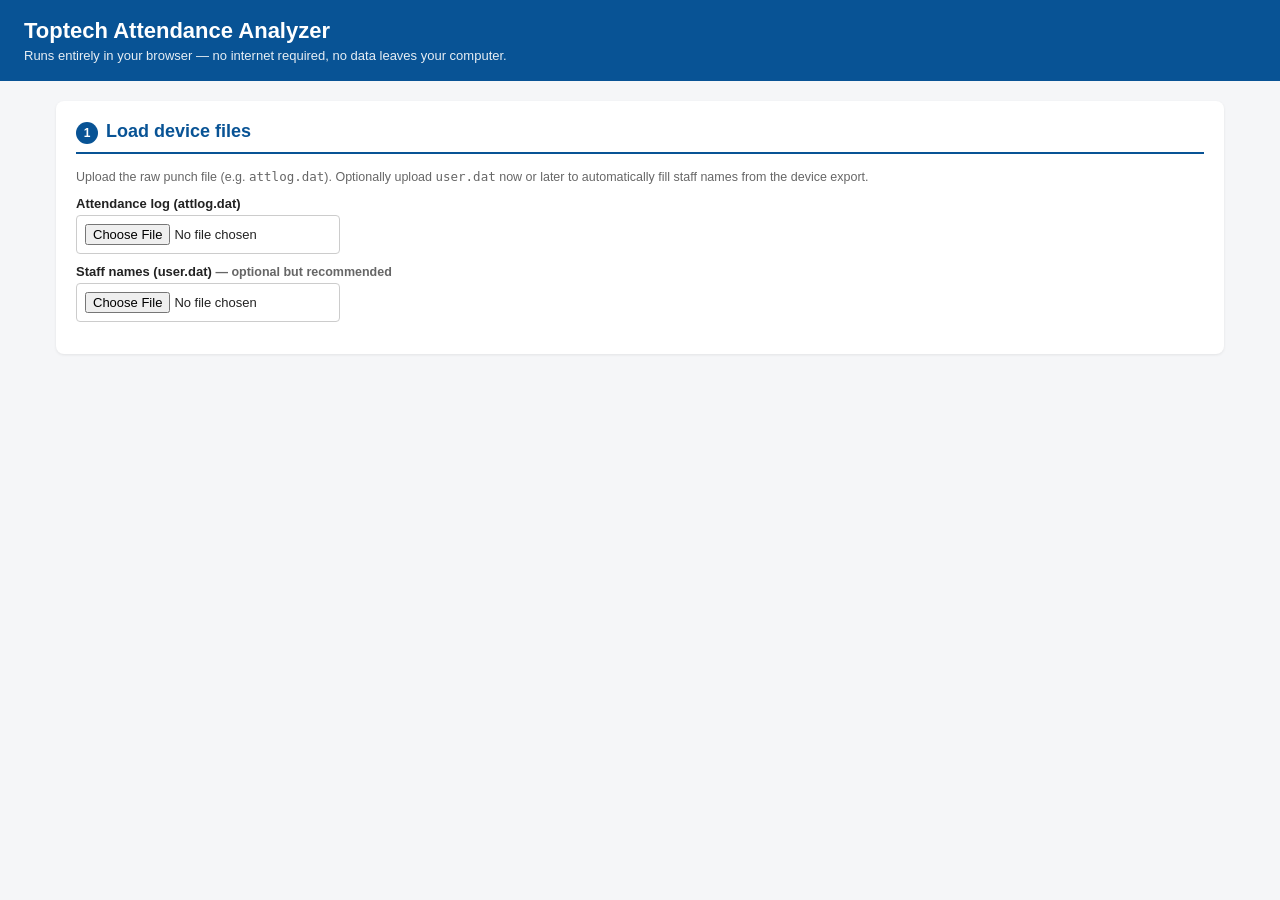
==== docs/index.html @ b92a4032 "Archive old folder, add DEPRECATED note, add docs site copy and version badge (v0.01)" ====
<!DOCTYPE html>
<html lang="en">
<head>
<meta charset="UTF-8">
<title>Toptech Attendance Analyzer</title>
<style>
  :root{
    --blue:#085395; --lightblue:#DCE9F2; --grey:#F2F2F2;
    --red-fill:#F8D7DA; --red-text:#A4262C;
    --green-fill:#D4EDDA; --green-text:#1E7B34;
    --amber-fill:#FFF3CD; --amber-text:#946C00;
  }
  * { box-sizing:border-box; }
  body{ font-family: Arial, Helvetica, sans-serif; margin:0; padding:0; background:#f5f6f8; color:#222; }
  header{ background:var(--blue); color:#fff; padding:18px 24px; }
  header h1{ margin:0; font-size:22px; }
  header p{ margin:4px 0 0; font-size:13px; opacity:.9; }
  main{ max-width:1200px; margin:20px auto; padding:0 16px 60px; }
  .card{ background:#fff; border-radius:8px; padding:20px; margin-bottom:20px; box-shadow:0 1px 3px rgba(0,0,0,.08); }
  .card h2{ color:var(--blue); border-bottom:2px solid var(--blue); padding-bottom:8px; font-size:18px; margin-top:0; }
  .card h3{ color:var(--blue); font-size:15px; margin:18px 0 8px; }
  .step-label{ display:inline-block; background:var(--blue); color:#fff; border-radius:50%; width:22px; height:22px; text-align:center; line-height:22px; font-size:12px; margin-right:8px; }
  label{ display:block; font-size:13px; font-weight:bold; margin:10px 0 4px; }
  input[type=file], input[type=number]{ padding:8px; border:1px solid #ccc; border-radius:4px; font-size:13px; }
  input[type=number]{ width:80px; }
  .settings-row{ display:flex; gap:30px; flex-wrap:wrap; align-items:flex-end; }
  button{ background:var(--blue); color:#fff; border:none; padding:10px 18px; border-radius:5px; font-size:14px; cursor:pointer; margin:4px 6px 4px 0; }
  button:hover{ background:#063f73; }
  button.secondary{ background:#fff; color:var(--blue); border:1px solid var(--blue); }
  button.secondary:hover{ background:var(--lightblue); }
  table{ border-collapse:collapse; width:100%; font-size:12.5px; margin-top:6px; }
  th, td{ border:1px solid #ddd; padding:6px 8px; text-align:center; }
  th{ background:var(--blue); color:#fff; font-size:12px; position:sticky; top:0; }
  tr:nth-child(even) td{ background:var(--grey); }
  .table-scroll{ overflow-x:auto; max-height:520px; overflow-y:auto; border:1px solid #eee; }
  td.ok{ background:var(--green-fill) !important; color:var(--green-text); font-weight:bold; }
  td.violation{ background:var(--red-fill) !important; color:var(--red-text); font-weight:bold; }
  td.compliance-low{ background:var(--red-fill); color:var(--red-text); font-weight:bold; }
  td.compliance-mid{ background:var(--amber-fill); color:var(--amber-text); font-weight:bold; }
  td.compliance-high{ background:var(--green-fill); color:var(--green-text); font-weight:bold; }
  .pin-row{ display:flex; gap:10px; align-items:center; padding:4px 0; border-bottom:1px solid #eee; }
  .pin-row span.pin{ width:50px; font-weight:bold; color:var(--blue); }
  .pin-row input[type=text]{ flex:1; padding:6px; border:1px solid #ccc; border-radius:4px; }
  .pin-row label.guard{ font-size:12px; font-weight:normal; display:flex; align-items:center; gap:4px; margin:0; white-space:nowrap; }
  .hint{ font-size:12.5px; color:#666; margin:4px 0 12px; }
  .week-title{ font-weight:bold; color:var(--blue); margin:16px 0 4px; }
  #resultsSection{ display:none; }
  @media print{
    header, .no-print{ display:none !important; }
    .card{ box-shadow:none; page-break-inside:avoid; }
    body{ background:#fff; }
    body.printing-report > header,
    body.printing-report > main > .card,
    body.printing-report > main > #resultsSection{ display:none !important; }
    body.printing-report #reportPreviewWrapper{ display:block !important; }
  }
</style>
</head>
<body>

<header>
  <h1>Toptech Attendance Analyzer</h1>
  <p>Runs entirely in your browser — no internet required, no data leaves your computer.</p>
</header>

<main>

  <div class="card no-print">
    <h2><span class="step-label">1</span>Load device files</h2>
    <p class="hint">Upload the raw punch file (e.g. <code>attlog.dat</code>). Optionally upload <code>user.dat</code> now or later to automatically fill staff names from the device export.</p>
    <label for="fileInput">Attendance log (attlog.dat)</label>
    <input type="file" id="fileInput" accept=".dat,.txt">
    <label for="userFileInput">Staff names (user.dat) <span class="hint">— optional but recommended</span></label>
    <input type="file" id="userFileInput" accept=".dat">
    <div id="fileStatus" class="hint"></div>
    <div id="userFileStatus" class="hint"></div>
  </div>

  <div class="card no-print" id="pinSection" style="display:none">
    <h2><span class="step-label">2</span>Name your staff &amp; mark security guards</h2>
    <p class="hint">Names from <code>user.dat</code> are filled automatically when available. You can still change any name here. Names and Guard choices are remembered on this computer.</p>
    <div id="pinList"></div>
  </div>

  <div class="card no-print" id="settingsSection" style="display:none">
    <h2><span class="step-label">3</span>Settings</h2>
    <div class="settings-row">
      <div>
        <label>Required check-in interval (minutes)</label>
        <input type="number" id="mandateMin" value="60">
      </div>
      <div>
        <label>Off-duty gap threshold (minutes)</label>
        <input type="number" id="offdutyMin" value="240">
        <div class="hint" style="margin:4px 0 0;max-width:260px">Gaps longer than this are treated as "off duty" (e.g. between shifts), not a missed check.</div>
      </div>
      <div>
        <button id="analyzeBtn">Analyze Attendance ▶</button>
      </div>
    </div>
  </div>

  <div id="resultsSection">

    <div class="card">
      <h2>Security Guard — Hourly Check Compliance</h2>
      <p class="hint">Mandate: a check-in at least every <span id="mandateEcho">60</span> minutes while on duty.</p>
      <div class="table-scroll"><table id="guardSummaryTable"></table></div>
      <div class="no-print" style="margin-top:12px">
        <button class="secondary" onclick="exportCSV('guardSummaryTable','guard_compliance_summary.csv')">Export CSV</button>
      </div>
    </div>

    <div class="card">
      <h2>Security Guard — Daily Check Log</h2>
      <p class="hint">🟩 within the required interval &nbsp; 🟥 over the interval (missed check) &nbsp; unshaded = start of a new duty period</p>
      <div id="guardDailyLogs"></div>
      <div class="no-print" style="margin-top:12px">
        <button class="secondary" onclick="window.print()">Print / Save as PDF</button>
      </div>
    </div>

    <div class="card">
      <h2>All-Staff Attendance Summary</h2>
      <div class="table-scroll"><table id="allSummaryTable"></table></div>
      <div class="no-print" style="margin-top:12px">
        <button class="secondary" onclick="exportCSV('allSummaryTable','all_staff_summary.csv')">Export CSV</button>
      </div>
    </div>

    <div class="card">
      <h2>Weekly Clock In / Clock Out Timetable</h2>
      <div id="weeklyTimetable"></div>
    </div>

    <div class="card">
      <h2>Full Daily Punch Log</h2>
      <div class="table-scroll"><table id="detailTable"></table></div>
      <div class="no-print" style="margin-top:12px">
        <button class="secondary" onclick="exportCSV('detailTable','full_daily_log.csv')">Export CSV</button>
      </div>
    </div>

  </div>

  <div class="card no-print" id="reportBuilderCard" style="display:none">
    <h2><span class="step-label">4</span>Build a Polished Report</h2>
    <p class="hint">Generates a branded, print-ready report — the same style as the Word document — either for one week or a full calendar month.</p>
    <div class="settings-row">
      <div>
        <label>Report type</label>
        <select id="reportType">
          <option value="weekly">Weekly</option>
          <option value="monthly">Monthly</option>
        </select>
      </div>
      <div>
        <label>Period</label>
        <select id="reportPeriodSelect" style="min-width:260px;padding:8px;border:1px solid #ccc;border-radius:4px;font-size:13px;"></select>
      </div>
      <div>
        <button id="generateReportBtn">Generate Report ▶</button>
      </div>
    </div>
  </div>

  <div id="reportPreviewWrapper" style="display:none">
    <div class="no-print" style="max-width:850px;margin:0 auto 12px;">
      <button onclick="printReport()">🖨️ Print / Save as PDF</button>
      <button class="secondary" onclick="downloadReportHTML()">⬇️ Download as HTML report</button>
    </div>
    <div id="reportPreview"></div>
  </div>

</main>

<script>
let punches = []; // {pin, dt, dateKey}
let pinMap = {};  // pin -> {name, guard}
let byPinDate = {}; // pin -> dateKey -> [Date,...]  (built once from all punches)
let importedNames = {}; // canonical PIN -> name, read from optional user.dat

const STORAGE_KEY = 'toptech_pin_map_v1';

document.getElementById('fileInput').addEventListener('change', handleFile);
document.getElementById('userFileInput').addEventListener('change', handleUserFile);
document.getElementById('analyzeBtn').addEventListener('click', runAnalysis);

function loadStoredMap(){
  try{ return JSON.parse(localStorage.getItem(STORAGE_KEY)) || {}; }catch(e){ return {}; }
}
function saveStoredMap(){
  localStorage.setItem(STORAGE_KEY, JSON.stringify(pinMap));
}

function handleFile(e){
  const file = e.target.files[0];
  if(!file) return;
  const reader = new FileReader();
  reader.onload = function(ev){
    parseLog(ev.target.result);
  };
  reader.readAsText(file, 'ISO-8859-1');
}

function canonicalPin(pin){
  const value = String(pin || '').trim();
  return /^\d+$/.test(value) ? String(Number(value)) : value;
}

function isDefaultName(pin, name){
  const value = String(name || '').trim();
  return !value || value === `PIN ${pin}` || value === `PIN #${pin}`;
}

function handleUserFile(e){
  const file = e.target.files[0];
  if(!file) return;
  const reader = new FileReader();
  reader.onload = function(ev){
    try{
      const parsed = parseUserDat(ev.target.result);
      importedNames = parsed.names;
      document.getElementById('userFileStatus').textContent =
        `Imported ${parsed.count} staff name${parsed.count === 1 ? '' : 's'} from ${file.name}.`;
      mergeImportedNames();
    }catch(error){
      importedNames = {};
      document.getElementById('userFileStatus').textContent = `Could not import ${file.name}: ${error.message} You can still name staff manually.`;
    }
  };
  reader.readAsArrayBuffer(file);
}

function parseUserDat(buffer){
  const RECORD_SIZE = 72;
  if(!(buffer instanceof ArrayBuffer) || buffer.byteLength === 0 || buffer.byteLength % RECORD_SIZE !== 0){
    throw new Error('This does not look like a ZKTeco user.dat file with 72-byte records.');
  }

  const view = new DataView(buffer);
  const decoder = new TextDecoder('windows-1252');
  const names = {};
  let count = 0;

  for(let offset = 0; offset < view.byteLength; offset += RECORD_SIZE){
    view.getUint16(offset, true); // uid validates the record; matching uses the PIN below.
    const nameBytes = new Uint8Array(buffer, offset + 11, 24);
    const pinBytes = new Uint8Array(buffer, offset + 35, 37);
    const name = decoder.decode(nameBytes).split('\0')[0].trim();
    const pinMatches = decoder.decode(pinBytes).match(/\d+/g);
    if(!pinMatches) continue;
    // Some device exports contain a one-digit marker before the actual PIN.
    // The final numeric sequence is the badge/PIN used by attlog.dat.
    const pin = canonicalPin(pinMatches[pinMatches.length - 1]);
    if(!pin || !name || names[pin]) continue;
    names[pin] = name;
    count++;
  }
  if(!count) throw new Error('No PIN-to-name records were found in this file.');
  return {names, count};
}

function importedNameFor(pin){
  return importedNames[canonicalPin(pin)] || '';
}

function mergeImportedNames(){
  let changed = false;
  Object.keys(pinMap).forEach(pin=>{
    const importedName = importedNameFor(pin);
    if(importedName && isDefaultName(pin, pinMap[pin].name)){
      pinMap[pin].name = importedName;
      changed = true;
    }
  });
  if(changed) saveStoredMap();
  if(Object.keys(pinMap).length) renderPinList();
}

function parseTimestamp(s){
  const parts = s.trim().split(/\s+/);
  if(parts.length < 2) return null;
  const [y,m,d] = parts[0].split('-').map(Number);
  const [hh,mm,ss] = parts[1].split(':').map(Number);
  if(!y || !m || !d) return null;
  return new Date(y, m-1, d, hh||0, mm||0, ss||0);
}

function parseLog(text){
  punches = [];
  const lines = text.split(/\r?\n/);
  const seenPins = new Set();
  for(const line of lines){
    if(!line.trim()) continue;
    const parts = line.split(/\t+/);
    if(parts.length < 2) continue;
    const pin = parts[0].trim();
    const dt = parseTimestamp(parts[1]);
    if(!dt) continue;
    const dateKey = dt.getFullYear()+'-'+String(dt.getMonth()+1).padStart(2,'0')+'-'+String(dt.getDate()).padStart(2,'0');
    punches.push({pin, dt, dateKey});
    seenPins.add(pin);
  }
  punches.sort((a,b)=>a.dt-b.dt);

  const stored = loadStoredMap();
  pinMap = {};
  [...seenPins].sort((a,b)=>Number(a)-Number(b)).forEach(pin=>{
    const saved = stored[pin] || {name:'PIN '+pin, guard:false};
    const importedName = importedNameFor(pin);
    pinMap[pin] = {
      name: importedName && isDefaultName(pin, saved.name) ? importedName : saved.name,
      guard: !!saved.guard
    };
  });
  saveStoredMap();

  document.getElementById('fileStatus').textContent =
    `Loaded ${punches.length} punch records for ${seenPins.size} PINs.`;

  byPinDate = {};
  punches.forEach(p=>{
    byPinDate[p.pin] = byPinDate[p.pin] || {};
    byPinDate[p.pin][p.dateKey] = byPinDate[p.pin][p.dateKey] || [];
    byPinDate[p.pin][p.dateKey].push(p.dt);
  });

  renderPinList();
  document.getElementById('pinSection').style.display = 'block';
  document.getElementById('settingsSection').style.display = 'block';
}

// rest of script omitted here for brevity; full script is identical to archived/script.js
</script>

</body>
</html>
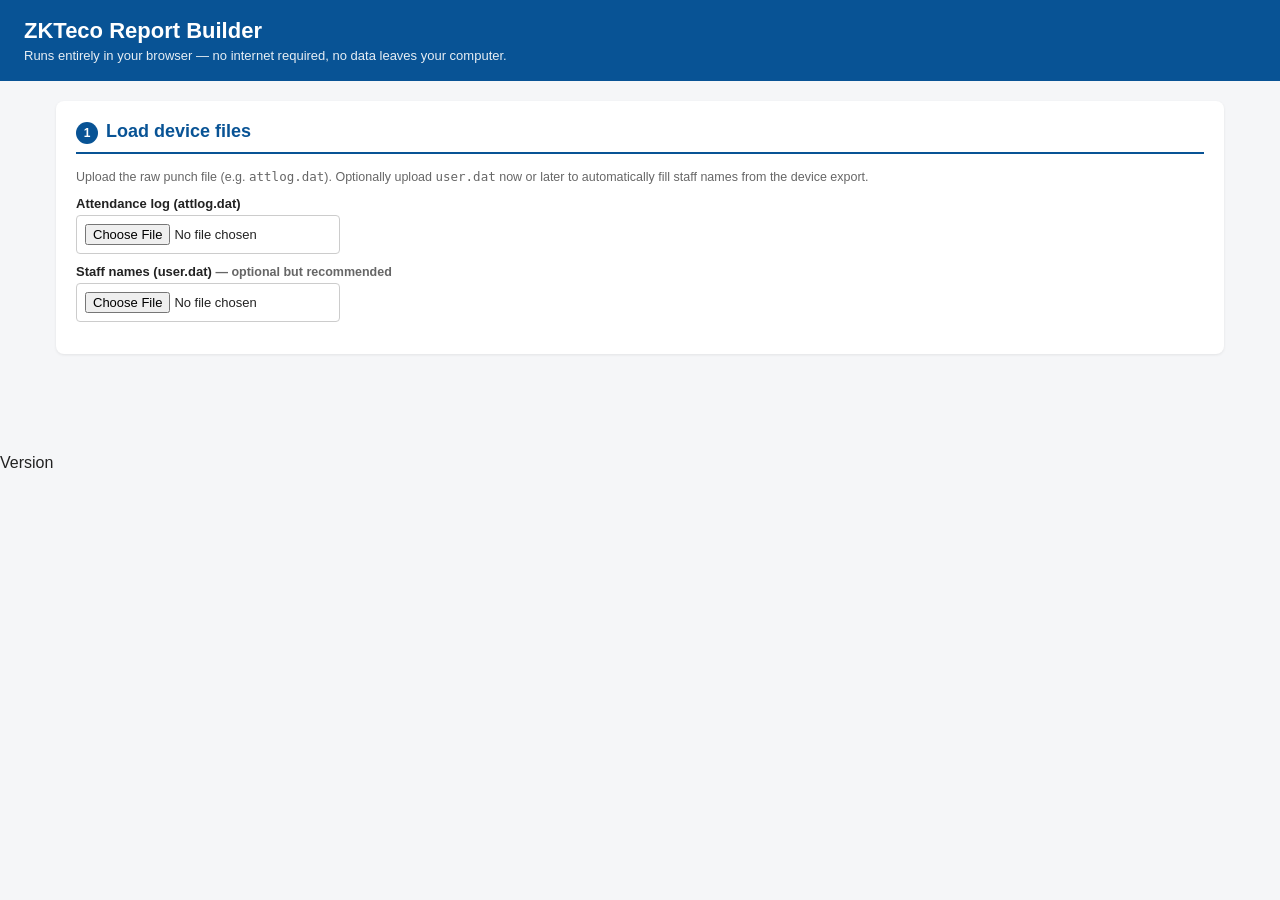
==== commit 91b6f4f0: "Sync app updates to published docs/index.html for online version" ====
--- a/docs/index.html
+++ b/docs/index.html
@@ -2,64 +2,13 @@
 <html lang="en">
 <head>
 <meta charset="UTF-8">
-<title>Toptech Attendance Analyzer</title>
-<style>
-  :root{
-    --blue:#085395; --lightblue:#DCE9F2; --grey:#F2F2F2;
-    --red-fill:#F8D7DA; --red-text:#A4262C;
-    --green-fill:#D4EDDA; --green-text:#1E7B34;
-    --amber-fill:#FFF3CD; --amber-text:#946C00;
-  }
-  * { box-sizing:border-box; }
-  body{ font-family: Arial, Helvetica, sans-serif; margin:0; padding:0; background:#f5f6f8; color:#222; }
-  header{ background:var(--blue); color:#fff; padding:18px 24px; }
-  header h1{ margin:0; font-size:22px; }
-  header p{ margin:4px 0 0; font-size:13px; opacity:.9; }
-  main{ max-width:1200px; margin:20px auto; padding:0 16px 60px; }
-  .card{ background:#fff; border-radius:8px; padding:20px; margin-bottom:20px; box-shadow:0 1px 3px rgba(0,0,0,.08); }
-  .card h2{ color:var(--blue); border-bottom:2px solid var(--blue); padding-bottom:8px; font-size:18px; margin-top:0; }
-  .card h3{ color:var(--blue); font-size:15px; margin:18px 0 8px; }
-  .step-label{ display:inline-block; background:var(--blue); color:#fff; border-radius:50%; width:22px; height:22px; text-align:center; line-height:22px; font-size:12px; margin-right:8px; }
-  label{ display:block; font-size:13px; font-weight:bold; margin:10px 0 4px; }
-  input[type=file], input[type=number]{ padding:8px; border:1px solid #ccc; border-radius:4px; font-size:13px; }
-  input[type=number]{ width:80px; }
-  .settings-row{ display:flex; gap:30px; flex-wrap:wrap; align-items:flex-end; }
-  button{ background:var(--blue); color:#fff; border:none; padding:10px 18px; border-radius:5px; font-size:14px; cursor:pointer; margin:4px 6px 4px 0; }
-  button:hover{ background:#063f73; }
-  button.secondary{ background:#fff; color:var(--blue); border:1px solid var(--blue); }
-  button.secondary:hover{ background:var(--lightblue); }
-  table{ border-collapse:collapse; width:100%; font-size:12.5px; margin-top:6px; }
-  th, td{ border:1px solid #ddd; padding:6px 8px; text-align:center; }
-  th{ background:var(--blue); color:#fff; font-size:12px; position:sticky; top:0; }
-  tr:nth-child(even) td{ background:var(--grey); }
-  .table-scroll{ overflow-x:auto; max-height:520px; overflow-y:auto; border:1px solid #eee; }
-  td.ok{ background:var(--green-fill) !important; color:var(--green-text); font-weight:bold; }
-  td.violation{ background:var(--red-fill) !important; color:var(--red-text); font-weight:bold; }
-  td.compliance-low{ background:var(--red-fill); color:var(--red-text); font-weight:bold; }
-  td.compliance-mid{ background:var(--amber-fill); color:var(--amber-text); font-weight:bold; }
-  td.compliance-high{ background:var(--green-fill); color:var(--green-text); font-weight:bold; }
-  .pin-row{ display:flex; gap:10px; align-items:center; padding:4px 0; border-bottom:1px solid #eee; }
-  .pin-row span.pin{ width:50px; font-weight:bold; color:var(--blue); }
-  .pin-row input[type=text]{ flex:1; padding:6px; border:1px solid #ccc; border-radius:4px; }
-  .pin-row label.guard{ font-size:12px; font-weight:normal; display:flex; align-items:center; gap:4px; margin:0; white-space:nowrap; }
-  .hint{ font-size:12.5px; color:#666; margin:4px 0 12px; }
-  .week-title{ font-weight:bold; color:var(--blue); margin:16px 0 4px; }
-  #resultsSection{ display:none; }
-  @media print{
-    header, .no-print{ display:none !important; }
-    .card{ box-shadow:none; page-break-inside:avoid; }
-    body{ background:#fff; }
-    body.printing-report > header,
-    body.printing-report > main > .card,
-    body.printing-report > main > #resultsSection{ display:none !important; }
-    body.printing-report #reportPreviewWrapper{ display:block !important; }
-  }
-</style>
+<title>ZKTeco Report Builder</title>
+<link rel="stylesheet" href="style.css">
 </head>
 <body>
 
 <header>
-  <h1>Toptech Attendance Analyzer</h1>
+  <h1>ZKTeco Report Builder</h1>
   <p>Runs entirely in your browser — no internet required, no data leaves your computer.</p>
 </header>
 
@@ -145,11 +94,19 @@
 
   <div class="card no-print" id="reportBuilderCard" style="display:none">
     <h2><span class="step-label">4</span>Build a Polished Report</h2>
-    <p class="hint">Generates a branded, print-ready report — the same style as the Word document — either for one week or a full calendar month.</p>
+    <p class="hint">Generates a branded, print-ready report for one week or a full calendar month. Select the report type and period.</p>
     <div class="settings-row">
       <div>
         <label>Report type</label>
         <select id="reportType">
+          <option value="security">Security Guard Attendance Report</option>
+          <option value="general">General Workers Attendance Report</option>
+          <option value="all">All-Staff Attendance Report</option>
+        </select>
+      </div>
+      <div>
+        <label>Period type</label>
+        <select id="reportPeriodType">
           <option value="weekly">Weekly</option>
           <option value="monthly">Monthly</option>
         </select>
@@ -174,165 +131,10 @@
 
 </main>
 
-<script>
-let punches = []; // {pin, dt, dateKey}
-let pinMap = {};  // pin -> {name, guard}
-let byPinDate = {}; // pin -> dateKey -> [Date,...]  (built once from all punches)
-let importedNames = {}; // canonical PIN -> name, read from optional user.dat
+<footer class="app-footer">Version <span id="appVersion"></span></footer>
 
-const STORAGE_KEY = 'toptech_pin_map_v1';
-
-document.getElementById('fileInput').addEventListener('change', handleFile);
-document.getElementById('userFileInput').addEventListener('change', handleUserFile);
-document.getElementById('analyzeBtn').addEventListener('click', runAnalysis);
-
-function loadStoredMap(){
-  try{ return JSON.parse(localStorage.getItem(STORAGE_KEY)) || {}; }catch(e){ return {}; }
-}
-function saveStoredMap(){
-  localStorage.setItem(STORAGE_KEY, JSON.stringify(pinMap));
-}
-
-function handleFile(e){
-  const file = e.target.files[0];
-  if(!file) return;
-  const reader = new FileReader();
-  reader.onload = function(ev){
-    parseLog(ev.target.result);
-  };
-  reader.readAsText(file, 'ISO-8859-1');
-}
-
-function canonicalPin(pin){
-  const value = String(pin || '').trim();
-  return /^\d+$/.test(value) ? String(Number(value)) : value;
-}
-
-function isDefaultName(pin, name){
-  const value = String(name || '').trim();
-  return !value || value === `PIN ${pin}` || value === `PIN #${pin}`;
-}
-
-function handleUserFile(e){
-  const file = e.target.files[0];
-  if(!file) return;
-  const reader = new FileReader();
-  reader.onload = function(ev){
-    try{
-      const parsed = parseUserDat(ev.target.result);
-      importedNames = parsed.names;
-      document.getElementById('userFileStatus').textContent =
-        `Imported ${parsed.count} staff name${parsed.count === 1 ? '' : 's'} from ${file.name}.`;
-      mergeImportedNames();
-    }catch(error){
-      importedNames = {};
-      document.getElementById('userFileStatus').textContent = `Could not import ${file.name}: ${error.message} You can still name staff manually.`;
-    }
-  };
-  reader.readAsArrayBuffer(file);
-}
-
-function parseUserDat(buffer){
-  const RECORD_SIZE = 72;
-  if(!(buffer instanceof ArrayBuffer) || buffer.byteLength === 0 || buffer.byteLength % RECORD_SIZE !== 0){
-    throw new Error('This does not look like a ZKTeco user.dat file with 72-byte records.');
-  }
-
-  const view = new DataView(buffer);
-  const decoder = new TextDecoder('windows-1252');
-  const names = {};
-  let count = 0;
-
-  for(let offset = 0; offset < view.byteLength; offset += RECORD_SIZE){
-    view.getUint16(offset, true); // uid validates the record; matching uses the PIN below.
-    const nameBytes = new Uint8Array(buffer, offset + 11, 24);
-    const pinBytes = new Uint8Array(buffer, offset + 35, 37);
-    const name = decoder.decode(nameBytes).split('\0')[0].trim();
-    const pinMatches = decoder.decode(pinBytes).match(/\d+/g);
-    if(!pinMatches) continue;
-    // Some device exports contain a one-digit marker before the actual PIN.
-    // The final numeric sequence is the badge/PIN used by attlog.dat.
-    const pin = canonicalPin(pinMatches[pinMatches.length - 1]);
-    if(!pin || !name || names[pin]) continue;
-    names[pin] = name;
-    count++;
-  }
-  if(!count) throw new Error('No PIN-to-name records were found in this file.');
-  return {names, count};
-}
-
-function importedNameFor(pin){
-  return importedNames[canonicalPin(pin)] || '';
-}
-
-function mergeImportedNames(){
-  let changed = false;
-  Object.keys(pinMap).forEach(pin=>{
-    const importedName = importedNameFor(pin);
-    if(importedName && isDefaultName(pin, pinMap[pin].name)){
-      pinMap[pin].name = importedName;
-      changed = true;
-    }
-  });
-  if(changed) saveStoredMap();
-  if(Object.keys(pinMap).length) renderPinList();
-}
-
-function parseTimestamp(s){
-  const parts = s.trim().split(/\s+/);
-  if(parts.length < 2) return null;
-  const [y,m,d] = parts[0].split('-').map(Number);
-  const [hh,mm,ss] = parts[1].split(':').map(Number);
-  if(!y || !m || !d) return null;
-  return new Date(y, m-1, d, hh||0, mm||0, ss||0);
-}
-
-function parseLog(text){
-  punches = [];
-  const lines = text.split(/\r?\n/);
-  const seenPins = new Set();
-  for(const line of lines){
-    if(!line.trim()) continue;
-    const parts = line.split(/\t+/);
-    if(parts.length < 2) continue;
-    const pin = parts[0].trim();
-    const dt = parseTimestamp(parts[1]);
-    if(!dt) continue;
-    const dateKey = dt.getFullYear()+'-'+String(dt.getMonth()+1).padStart(2,'0')+'-'+String(dt.getDate()).padStart(2,'0');
-    punches.push({pin, dt, dateKey});
-    seenPins.add(pin);
-  }
-  punches.sort((a,b)=>a.dt-b.dt);
-
-  const stored = loadStoredMap();
-  pinMap = {};
-  [...seenPins].sort((a,b)=>Number(a)-Number(b)).forEach(pin=>{
-    const saved = stored[pin] || {name:'PIN '+pin, guard:false};
-    const importedName = importedNameFor(pin);
-    pinMap[pin] = {
-      name: importedName && isDefaultName(pin, saved.name) ? importedName : saved.name,
-      guard: !!saved.guard
-    };
-  });
-  saveStoredMap();
-
-  document.getElementById('fileStatus').textContent =
-    `Loaded ${punches.length} punch records for ${seenPins.size} PINs.`;
-
-  byPinDate = {};
-  punches.forEach(p=>{
-    byPinDate[p.pin] = byPinDate[p.pin] || {};
-    byPinDate[p.pin][p.dateKey] = byPinDate[p.pin][p.dateKey] || [];
-    byPinDate[p.pin][p.dateKey].push(p.dt);
-  });
-
-  renderPinList();
-  document.getElementById('pinSection').style.display = 'block';
-  document.getElementById('settingsSection').style.display = 'block';
-}
-
-// rest of script omitted here for brevity; full script is identical to archived/script.js
-</script>
+<script src="version.js"></script>
+<script src="script.js"></script>
 
 </body>
 </html>
--- a/docs/style.css
+++ b/docs/style.css
@@ -0,0 +1,50 @@
+:root{
+    --blue:#085395; --lightblue:#DCE9F2; --grey:#F2F2F2;
+    --red-fill:#F8D7DA; --red-text:#A4262C;
+    --green-fill:#D4EDDA; --green-text:#1E7B34;
+    --amber-fill:#FFF3CD; --amber-text:#946C00;
+  }
+  * { box-sizing:border-box; }
+  body{ font-family: Arial, Helvetica, sans-serif; margin:0; padding:0; background:#f5f6f8; color:#222; }
+  header{ background:var(--blue); color:#fff; padding:18px 24px; }
+  header h1{ margin:0; font-size:22px; }
+  header p{ margin:4px 0 0; font-size:13px; opacity:.9; }
+  main{ max-width:1200px; margin:20px auto; padding:0 16px 60px; }
+  .card{ background:#fff; border-radius:8px; padding:20px; margin-bottom:20px; box-shadow:0 1px 3px rgba(0,0,0,.08); }
+  .card h2{ color:var(--blue); border-bottom:2px solid var(--blue); padding-bottom:8px; font-size:18px; margin-top:0; }
+  .card h3{ color:var(--blue); font-size:15px; margin:18px 0 8px; }
+  .step-label{ display:inline-block; background:var(--blue); color:#fff; border-radius:50%; width:22px; height:22px; text-align:center; line-height:22px; font-size:12px; margin-right:8px; }
+  label{ display:block; font-size:13px; font-weight:bold; margin:10px 0 4px; }
+  input[type=file], input[type=number]{ padding:8px; border:1px solid #ccc; border-radius:4px; font-size:13px; }
+  input[type=number]{ width:80px; }
+  .settings-row{ display:flex; gap:30px; flex-wrap:wrap; align-items:flex-end; }
+  button{ background:var(--blue); color:#fff; border:none; padding:10px 18px; border-radius:5px; font-size:14px; cursor:pointer; margin:4px 6px 4px 0; }
+  button:hover{ background:#063f73; }
+  button.secondary{ background:#fff; color:var(--blue); border:1px solid var(--blue); }
+  button.secondary:hover{ background:var(--lightblue); }
+  table{ border-collapse:collapse; width:100%; font-size:12.5px; margin-top:6px; }
+  th, td{ border:1px solid #ddd; padding:6px 8px; text-align:center; }
+  th{ background:var(--blue); color:#fff; font-size:12px; position:sticky; top:0; }
+  tr:nth-child(even) td{ background:var(--grey); }
+  .table-scroll{ overflow-x:auto; max-height:520px; overflow-y:auto; border:1px solid #eee; }
+  td.ok{ background:var(--green-fill) !important; color:var(--green-text); font-weight:bold; }
+  td.violation{ background:var(--red-fill) !important; color:var(--red-text); font-weight:bold; }
+  td.compliance-low{ background:var(--red-fill); color:var(--red-text); font-weight:bold; }
+  td.compliance-mid{ background:var(--amber-fill); color:var(--amber-text); font-weight:bold; }
+  td.compliance-high{ background:var(--green-fill); color:var(--green-text); font-weight:bold; }
+  .pin-row{ display:flex; gap:10px; align-items:center; padding:4px 0; border-bottom:1px solid #eee; }
+  .pin-row span.pin{ width:50px; font-weight:bold; color:var(--blue); }
+  .pin-row input[type=text]{ flex:1; padding:6px; border:1px solid #ccc; border-radius:4px; }
+  .pin-row label.guard{ font-size:12px; font-weight:normal; display:flex; align-items:center; gap:4px; margin:0; white-space:nowrap; }
+  .hint{ font-size:12.5px; color:#666; margin:4px 0 12px; }
+  .week-title{ font-weight:bold; color:var(--blue); margin:16px 0 4px; }
+  #resultsSection{ display:none; }
+  @media print{
+    header, .no-print{ display:none !important; }
+    .card{ box-shadow:none; page-break-inside:avoid; }
+    body{ background:#fff; }
+    body.printing-report > header,
+    body.printing-report > main > .card,
+    body.printing-report > main > #resultsSection{ display:none !important; }
+    body.printing-report #reportPreviewWrapper{ display:block !important; }
+  }
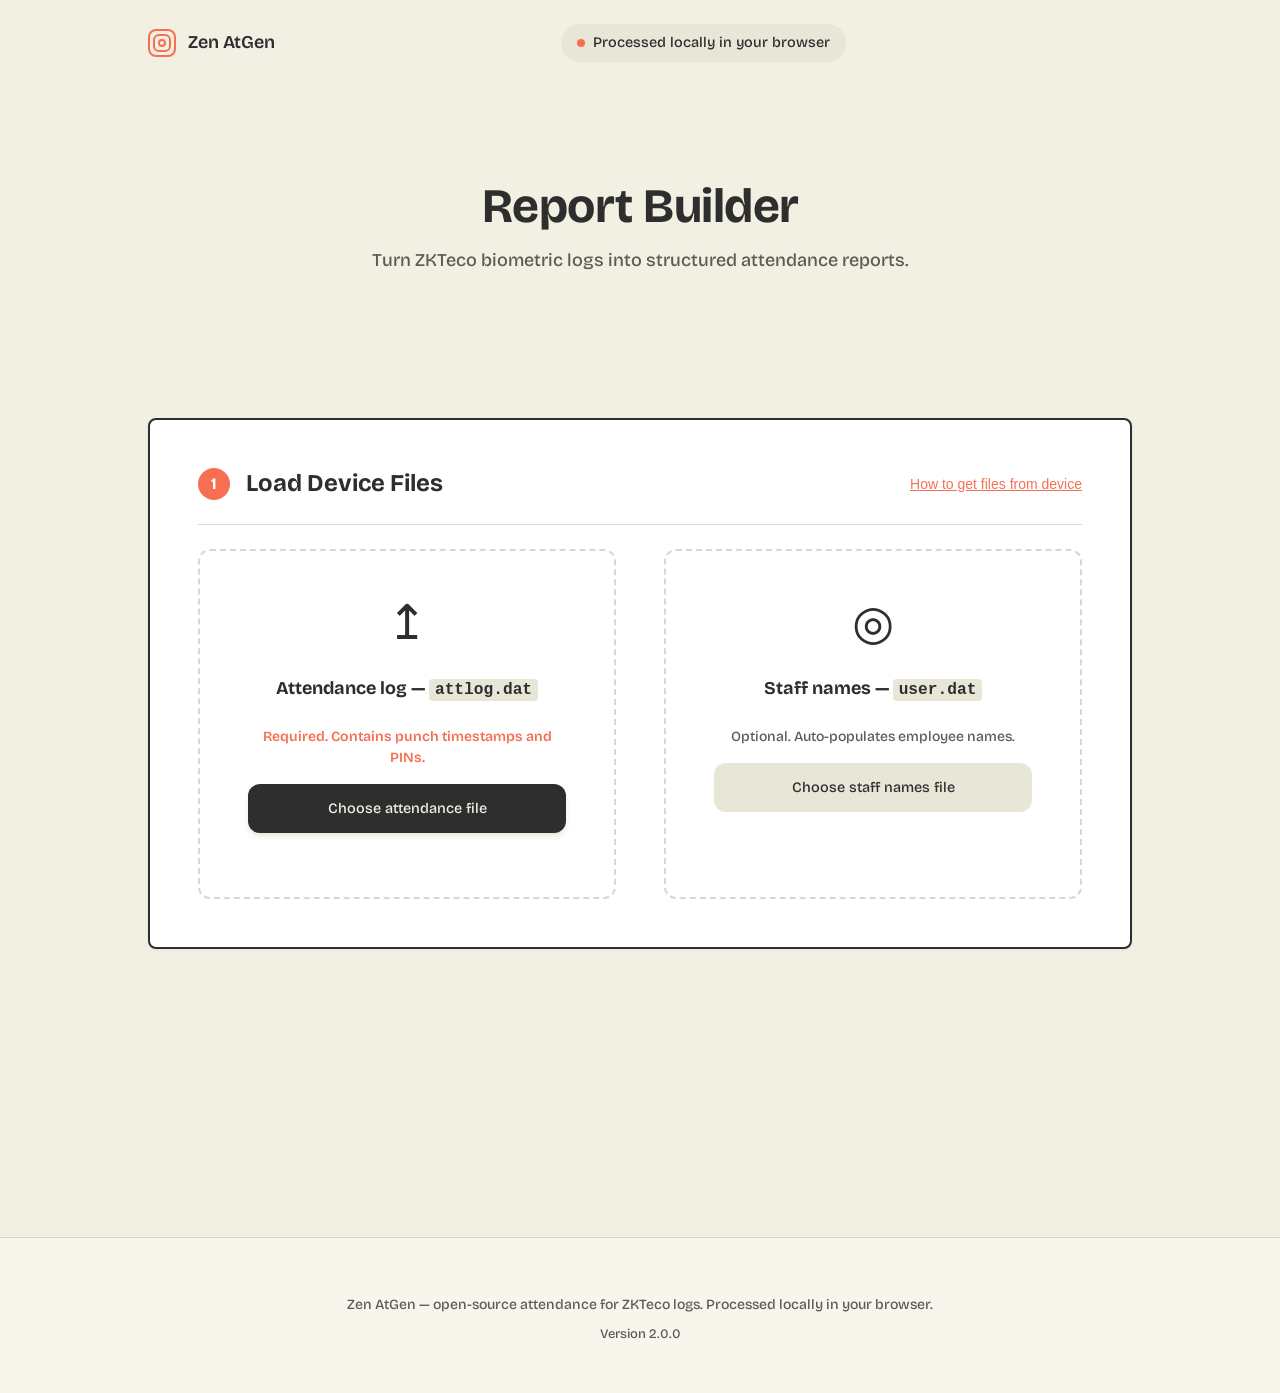
==== commit 0f68bb52: "Release Zen AtGen 2.0.0 design refinement" ====
--- a/docs/index.html
+++ b/docs/index.html
@@ -2,139 +2,260 @@
 <html lang="en">
 <head>
 <meta charset="UTF-8">
-<title>ZKTeco Report Builder</title>
+<meta name="viewport" content="width=device-width, initial-scale=1.0">
+<title>Zen AtGen — Report Builder</title>
 <link rel="stylesheet" href="style.css">
+<link rel="preconnect" href="https://fonts.googleapis.com">
+<link rel="preconnect" href="https://fonts.gstatic.com" crossorigin>
+<link href="https://fonts.googleapis.com/css2?family=Junicode:ital,wght@0,400;0,600;1,400&family=Bricolage+Grotesque:wght@400;500;600;700&display=swap" rel="stylesheet">
 </head>
 <body>
 
-<header>
-  <h1>ZKTeco Report Builder</h1>
-  <p>Runs entirely in your browser — no internet required, no data leaves your computer.</p>
+<header class="nav-bar">
+  <div class="header-inner">
+    <a href="index.html" class="nav-logo" aria-label="Return to Zen AtGen homepage">
+      <div class="logo-mark" aria-hidden="true">
+        <div class="logo-square logo-square-1"></div>
+        <div class="logo-square logo-square-2"></div>
+        <div class="logo-square logo-square-3"></div>
+      </div>
+      Zen AtGen
+    </a>
+    <div class="nav-links">
+      <span class="badge" aria-label="Processed locally in your browser" style="margin: 0; background: var(--surface-muted); display: inline-flex; align-items: center; gap: 8px;">
+        <span style="display:inline-block; width: 8px; height: 8px; border-radius: 50%; background: var(--accent); flex-shrink:0;"></span>
+        Processed locally in your browser
+      </span>
+    </div>
+    <div>
+      <!-- Optional: secondary actions -->
+    </div>
+  </div>
 </header>
 
-<main>
-
-  <div class="card no-print">
-    <h2><span class="step-label">1</span>Load device files</h2>
-    <p class="hint">Upload the raw punch file (e.g. <code>attlog.dat</code>). Optionally upload <code>user.dat</code> now or later to automatically fill staff names from the device export.</p>
-    <label for="fileInput">Attendance log (attlog.dat)</label>
-    <input type="file" id="fileInput" accept=".dat,.txt">
-    <label for="userFileInput">Staff names (user.dat) <span class="hint">— optional but recommended</span></label>
-    <input type="file" id="userFileInput" accept=".dat">
-    <div id="fileStatus" class="hint"></div>
-    <div id="userFileStatus" class="hint"></div>
-  </div>
-
+<main class="app-main">
+
+  <div class="app-hero text-center no-print">
+    <h1 class="app-hero-title">Report Builder</h1>
+    <p class="body-large">Turn ZKTeco biometric logs into structured attendance reports.</p>
+  </div>
+
+  <!-- Step 1: Upload Files -->
+  <div class="card card-framed no-print" id="uploadSection">
+    <div class="card-header border-bottom">
+      <h2 class="heading-sub" style="margin: 0; display: flex; align-items: center; gap: var(--space-md);">
+        <span class="step-label">1</span>
+        Load Device Files
+      </h2>
+      <button type="button" class="btn-text" id="toggleGuideBtn" aria-expanded="false">How to get files from device</button>
+    </div>
+
+    <div id="deviceGuide" class="device-guide" style="display:none; margin-top: var(--space-lg);">
+      <h3 style="margin-bottom: var(--space-xs);">Transferring attendance data from your hardware</h3>
+      <p class="guide-note" style="margin-bottom: var(--space-lg); font-size: 13px;"><em>Note: Menu terms vary by ZKTeco hardware model and firmware version.</em></p>
+
+      <div class="grid-2" style="margin-top: 0; align-items: flex-start; gap: var(--space-lg);">
+        <div class="guide-col">
+          <h4>1. Download Attendance Logs</h4>
+          <ol class="guide-steps">
+            <li>Insert a USB drive into the ZKTeco device.</li>
+            <li>Press <strong>M/OK</strong> to open the main menu.</li>
+            <li>Select the <strong>USB / PenDrive</strong> icon.</li>
+            <li>Choose <strong>Download</strong>.</li>
+            <li>Select <strong>Attendance Data</strong> (or <strong>Att Data</strong>).</li>
+            <li>Select the date period (e.g., Daily/Weekly/Monthly).</li>
+            <li>Save <code>attlog.dat</code> to the USB.</li>
+          </ol>
+        </div>
+        <div class="guide-col">
+          <h4>2. Download Staff Names (Optional)</h4>
+          <ol class="guide-steps" start="8">
+            <li>Return to the main device menu.</li>
+            <li>Open the <strong>User / Personnel / User Mgt</strong> section.</li>
+            <li>Select <strong>Download User Data</strong> to save <code>user.dat</code>.</li>
+            <li>Carefully remove the USB drive.</li>
+            <li>Connect the USB drive to your computer.</li>
+            <li>Upload the files below.</li>
+          </ol>
+        </div>
+      </div>
+    </div>
+
+    <div class="upload-container" style="margin-top: var(--space-lg);">
+      <div class="upload-dropzone">
+        <label for="fileInput" class="upload-label" style="cursor: pointer;">
+          <span class="upload-icon" aria-hidden="true">↥</span>
+          <span class="upload-title">Attendance log — <code>attlog.dat</code></span>
+          <span class="upload-subtitle" style="font-weight: 600; color: var(--accent);">Required. Contains punch timestamps and PINs.</span>
+        </label>
+        <input type="file" id="fileInput" accept=".dat,.txt" style="margin-top: var(--space-sm); display: block; opacity: 0; position: absolute; width: 0; height: 0; overflow: hidden;">
+        <button type="button" onclick="document.getElementById('fileInput').click()" class="button-primary" style="margin-top: var(--space-md); width: 100%; justify-content: center;">Choose attendance file</button>
+        <div id="fileStatus" class="status-msg"></div>
+      </div>
+
+      <div class="upload-dropzone">
+        <label for="userFileInput" class="upload-label" style="cursor: pointer;">
+          <span class="upload-icon" aria-hidden="true">◎</span>
+          <span class="upload-title">Staff names — <code>user.dat</code></span>
+          <span class="upload-subtitle">Optional. Auto-populates employee names.</span>
+        </label>
+        <input type="file" id="userFileInput" accept=".dat" style="margin-top: var(--space-sm); display: block; opacity: 0; position: absolute; width: 0; height: 0; overflow: hidden;">
+        <button type="button" onclick="document.getElementById('userFileInput').click()" class="button-secondary" style="margin-top: var(--space-md); width: 100%; justify-content: center;">Choose staff names file</button>
+        <div id="userFileStatus" class="status-msg"></div>
+      </div>
+    </div>
+  </div>
+
+  <!-- Step 2: Staff Roster -->
   <div class="card no-print" id="pinSection" style="display:none">
-    <h2><span class="step-label">2</span>Name your staff &amp; mark security guards</h2>
-    <p class="hint">Names from <code>user.dat</code> are filled automatically when available. You can still change any name here. Names and Guard choices are remembered on this computer.</p>
-    <div id="pinList"></div>
-  </div>
-
+    <div class="card-header border-bottom" style="margin-bottom: var(--space-lg);">
+      <h2 class="heading-sub" style="margin: 0; display: flex; align-items: center; gap: var(--space-md);">
+        <span class="step-label">2</span>
+        Staff Roster & Classification
+      </h2>
+    </div>
+    <p class="hint">Names from <code>user.dat</code> are auto-filled. Select a group for each employee: <strong>Security Guard</strong> (for hourly mandate compliance), <strong>General Worker</strong>, or <strong>Unclassified</strong>. Settings are saved locally.</p>
+    <div id="pinList" class="pin-list-container"></div>
+  </div>
+
+  <!-- Step 3: Analysis Parameters -->
   <div class="card no-print" id="settingsSection" style="display:none">
-    <h2><span class="step-label">3</span>Settings</h2>
-    <div class="settings-row">
-      <div>
-        <label>Required check-in interval (minutes)</label>
-        <input type="number" id="mandateMin" value="60">
-      </div>
-      <div>
-        <label>Off-duty gap threshold (minutes)</label>
-        <input type="number" id="offdutyMin" value="240">
-        <div class="hint" style="margin:4px 0 0;max-width:260px">Gaps longer than this are treated as "off duty" (e.g. between shifts), not a missed check.</div>
-      </div>
-      <div>
-        <button id="analyzeBtn">Analyze Attendance ▶</button>
-      </div>
-    </div>
-  </div>
-
-  <div id="resultsSection">
-
-    <div class="card">
-      <h2>Security Guard — Hourly Check Compliance</h2>
-      <p class="hint">Mandate: a check-in at least every <span id="mandateEcho">60</span> minutes while on duty.</p>
+    <div class="card-header border-bottom" style="margin-bottom: var(--space-lg);">
+      <h2 class="heading-sub" style="margin: 0; display: flex; align-items: center; gap: var(--space-md);">
+        <span class="step-label">3</span>
+        Analysis Parameters
+      </h2>
+    </div>
+    <div class="settings-grid">
+      <div class="setting-item">
+        <label for="mandateMin">Required check-in interval (min)</label>
+        <input type="number" id="mandateMin" value="60" min="5" max="1440">
+        <div class="hint">Expected interval between guard patrols.</div>
+      </div>
+      <div class="setting-item">
+        <label for="offdutyMin">Off-duty gap threshold (min)</label>
+        <input type="number" id="offdutyMin" value="240" min="30" max="2880">
+        <div class="hint">Gaps longer than this mark shift handoffs.</div>
+      </div>
+      <div class="setting-action">
+        <button id="analyzeBtn" class="button-primary">Analyze Attendance ▶</button>
+      </div>
+    </div>
+  </div>
+
+  <!-- Results Section -->
+  <div id="resultsSection" style="display:none">
+
+    <div class="card">
+      <div class="card-header border-bottom" style="margin-bottom: var(--space-lg);">
+        <h2 class="heading-sub" style="margin: 0;">Security Guard — Hourly Check Compliance</h2>
+      </div>
+      <p class="hint">Mandate: a check-in at least every <span id="mandateEcho" style="font-weight: 600;">60</span> minutes while on duty.</p>
       <div class="table-scroll"><table id="guardSummaryTable"></table></div>
-      <div class="no-print" style="margin-top:12px">
-        <button class="secondary" onclick="exportCSV('guardSummaryTable','guard_compliance_summary.csv')">Export CSV</button>
-      </div>
-    </div>
-
-    <div class="card">
-      <h2>Security Guard — Daily Check Log</h2>
-      <p class="hint">🟩 within the required interval &nbsp; 🟥 over the interval (missed check) &nbsp; unshaded = start of a new duty period</p>
+      <div class="no-print actions-row">
+        <button class="button-secondary" onclick="exportCSV('guardSummaryTable','guard_compliance_summary.csv')">Export CSV</button>
+      </div>
+    </div>
+
+    <div class="card">
+      <div class="card-header border-bottom" style="margin-bottom: var(--space-lg);">
+        <h2 class="heading-sub" style="margin: 0;">Security Guard — Daily Check Log</h2>
+      </div>
+      <p class="hint">
+        <span class="badge-legend ok">Green</span> within required interval &nbsp;&nbsp;|&nbsp;&nbsp;
+        <span class="badge-legend violation">Red</span> missed check &nbsp;&nbsp;|&nbsp;&nbsp;
+        <span>Unshaded</span> new duty period
+      </p>
       <div id="guardDailyLogs"></div>
-      <div class="no-print" style="margin-top:12px">
-        <button class="secondary" onclick="window.print()">Print / Save as PDF</button>
-      </div>
-    </div>
-
-    <div class="card">
-      <h2>All-Staff Attendance Summary</h2>
+      <div class="no-print actions-row">
+        <button class="button-secondary" onclick="window.print()">Print / Save as PDF</button>
+      </div>
+    </div>
+
+    <div class="card">
+      <div class="card-header border-bottom" style="margin-bottom: var(--space-lg);">
+        <h2 class="heading-sub" style="margin: 0;">All-Staff Attendance Summary</h2>
+      </div>
       <div class="table-scroll"><table id="allSummaryTable"></table></div>
-      <div class="no-print" style="margin-top:12px">
-        <button class="secondary" onclick="exportCSV('allSummaryTable','all_staff_summary.csv')">Export CSV</button>
-      </div>
-    </div>
-
-    <div class="card">
-      <h2>Weekly Clock In / Clock Out Timetable</h2>
+      <div class="no-print actions-row">
+        <button class="button-secondary" onclick="exportCSV('allSummaryTable','all_staff_summary.csv')">Export CSV</button>
+      </div>
+    </div>
+
+    <div class="card">
+      <div class="card-header border-bottom" style="margin-bottom: var(--space-lg);">
+        <h2 class="heading-sub" style="margin: 0;">Weekly Clock In / Clock Out Timetable</h2>
+      </div>
       <div id="weeklyTimetable"></div>
     </div>
 
     <div class="card">
-      <h2>Full Daily Punch Log</h2>
+      <div class="card-header border-bottom" style="margin-bottom: var(--space-lg);">
+        <h2 class="heading-sub" style="margin: 0;">Full Daily Punch Log</h2>
+      </div>
       <div class="table-scroll"><table id="detailTable"></table></div>
-      <div class="no-print" style="margin-top:12px">
-        <button class="secondary" onclick="exportCSV('detailTable','full_daily_log.csv')">Export CSV</button>
-      </div>
-    </div>
-
-  </div>
-
-  <div class="card no-print" id="reportBuilderCard" style="display:none">
-    <h2><span class="step-label">4</span>Build a Polished Report</h2>
-    <p class="hint">Generates a branded, print-ready report for one week or a full calendar month. Select the report type and period.</p>
-    <div class="settings-row">
-      <div>
-        <label>Report type</label>
+      <div class="no-print actions-row">
+        <button class="button-secondary" onclick="exportCSV('detailTable','full_daily_log.csv')">Export CSV</button>
+      </div>
+    </div>
+
+  </div>
+
+  <!-- Step 4: Report Builder -->
+  <div class="card card-framed no-print" id="reportBuilderCard" style="display:none">
+    <div class="card-header border-bottom" style="margin-bottom: var(--space-lg);">
+      <h2 class="heading-sub" style="margin: 0; display: flex; align-items: center; gap: var(--space-md);">
+        <span class="step-label">4</span>
+        Build Polished Report
+      </h2>
+    </div>
+    <p class="hint" style="margin-bottom: var(--space-lg);">Generate a clean, branded, print-ready document tailored for supervisors. Select report scope and time window.</p>
+    <div class="settings-grid">
+      <div class="setting-item">
+        <label for="reportType">Report type</label>
         <select id="reportType">
-          <option value="security">Security Guard Attendance Report</option>
-          <option value="general">General Workers Attendance Report</option>
-          <option value="all">All-Staff Attendance Report</option>
+          <option value="security">Security Guard Attendance</option>
+          <option value="general">General Workers Attendance</option>
+          <option value="all">All-Staff Attendance</option>
         </select>
       </div>
-      <div>
-        <label>Period type</label>
+      <div class="setting-item">
+        <label for="reportPeriodType">Period type</label>
         <select id="reportPeriodType">
           <option value="weekly">Weekly</option>
           <option value="monthly">Monthly</option>
         </select>
       </div>
-      <div>
-        <label>Period</label>
-        <select id="reportPeriodSelect" style="min-width:260px;padding:8px;border:1px solid #ccc;border-radius:4px;font-size:13px;"></select>
-      </div>
-      <div>
-        <button id="generateReportBtn">Generate Report ▶</button>
-      </div>
-    </div>
-  </div>
-
+      <div class="setting-item">
+        <label for="reportPeriodSelect">Period</label>
+        <select id="reportPeriodSelect"></select>
+      </div>
+      <div class="setting-action">
+        <button id="generateReportBtn" class="button-primary">Generate Report ▶</button>
+      </div>
+    </div>
+  </div>
+
+  <!-- Report Preview & Actions -->
   <div id="reportPreviewWrapper" style="display:none">
-    <div class="no-print" style="max-width:850px;margin:0 auto 12px;">
-      <button onclick="printReport()">🖨️ Print / Save as PDF</button>
-      <button class="secondary" onclick="downloadReportHTML()">⬇️ Download as HTML report</button>
-    </div>
-    <div id="reportPreview"></div>
+    <div class="no-print report-actions" style="margin-top: var(--space-2xl); margin-bottom: var(--space-lg); display: flex; gap: var(--space-md); justify-content: center;">
+      <button onclick="printReport()" class="button-primary"><span aria-hidden="true">▣</span> Print / Save as PDF</button>
+      <button class="button-secondary" onclick="downloadReportHTML()"><span aria-hidden="true">↓</span> Download as HTML report</button>
+    </div>
+    <div id="reportPreview" style="background: var(--surface); padding: var(--space-lg); border-radius: var(--rounded-lg); box-shadow: 0 10px 15px -3px var(--shadow-soft);"></div>
   </div>
 
 </main>
 
-<footer class="app-footer">Version <span id="appVersion"></span></footer>
+<footer class="app-footer">
+  <div class="footer-inner">
+    <p>Zen AtGen — open-source attendance for ZKTeco logs. Processed locally in your browser.</p>
+    <p style="font-size: 13px; margin: 0;">Version <span id="appVersion"></span></p>
+  </div>
+</footer>
 
 <script src="version.js"></script>
 <script src="script.js"></script>
 
 </body>
-</html>
+</html>
--- a/docs/style.css
+++ b/docs/style.css
@@ -1,50 +1,914 @@
-:root{
-    --blue:#085395; --lightblue:#DCE9F2; --grey:#F2F2F2;
-    --red-fill:#F8D7DA; --red-text:#A4262C;
-    --green-fill:#D4EDDA; --green-text:#1E7B34;
-    --amber-fill:#FFF3CD; --amber-text:#946C00;
-  }
-  * { box-sizing:border-box; }
-  body{ font-family: Arial, Helvetica, sans-serif; margin:0; padding:0; background:#f5f6f8; color:#222; }
-  header{ background:var(--blue); color:#fff; padding:18px 24px; }
-  header h1{ margin:0; font-size:22px; }
-  header p{ margin:4px 0 0; font-size:13px; opacity:.9; }
-  main{ max-width:1200px; margin:20px auto; padding:0 16px 60px; }
-  .card{ background:#fff; border-radius:8px; padding:20px; margin-bottom:20px; box-shadow:0 1px 3px rgba(0,0,0,.08); }
-  .card h2{ color:var(--blue); border-bottom:2px solid var(--blue); padding-bottom:8px; font-size:18px; margin-top:0; }
-  .card h3{ color:var(--blue); font-size:15px; margin:18px 0 8px; }
-  .step-label{ display:inline-block; background:var(--blue); color:#fff; border-radius:50%; width:22px; height:22px; text-align:center; line-height:22px; font-size:12px; margin-right:8px; }
-  label{ display:block; font-size:13px; font-weight:bold; margin:10px 0 4px; }
-  input[type=file], input[type=number]{ padding:8px; border:1px solid #ccc; border-radius:4px; font-size:13px; }
-  input[type=number]{ width:80px; }
-  .settings-row{ display:flex; gap:30px; flex-wrap:wrap; align-items:flex-end; }
-  button{ background:var(--blue); color:#fff; border:none; padding:10px 18px; border-radius:5px; font-size:14px; cursor:pointer; margin:4px 6px 4px 0; }
-  button:hover{ background:#063f73; }
-  button.secondary{ background:#fff; color:var(--blue); border:1px solid var(--blue); }
-  button.secondary:hover{ background:var(--lightblue); }
-  table{ border-collapse:collapse; width:100%; font-size:12.5px; margin-top:6px; }
-  th, td{ border:1px solid #ddd; padding:6px 8px; text-align:center; }
-  th{ background:var(--blue); color:#fff; font-size:12px; position:sticky; top:0; }
-  tr:nth-child(even) td{ background:var(--grey); }
-  .table-scroll{ overflow-x:auto; max-height:520px; overflow-y:auto; border:1px solid #eee; }
-  td.ok{ background:var(--green-fill) !important; color:var(--green-text); font-weight:bold; }
-  td.violation{ background:var(--red-fill) !important; color:var(--red-text); font-weight:bold; }
-  td.compliance-low{ background:var(--red-fill); color:var(--red-text); font-weight:bold; }
-  td.compliance-mid{ background:var(--amber-fill); color:var(--amber-text); font-weight:bold; }
-  td.compliance-high{ background:var(--green-fill); color:var(--green-text); font-weight:bold; }
-  .pin-row{ display:flex; gap:10px; align-items:center; padding:4px 0; border-bottom:1px solid #eee; }
-  .pin-row span.pin{ width:50px; font-weight:bold; color:var(--blue); }
-  .pin-row input[type=text]{ flex:1; padding:6px; border:1px solid #ccc; border-radius:4px; }
-  .pin-row label.guard{ font-size:12px; font-weight:normal; display:flex; align-items:center; gap:4px; margin:0; white-space:nowrap; }
-  .hint{ font-size:12.5px; color:#666; margin:4px 0 12px; }
-  .week-title{ font-weight:bold; color:var(--blue); margin:16px 0 4px; }
-  #resultsSection{ display:none; }
-  @media print{
-    header, .no-print{ display:none !important; }
-    .card{ box-shadow:none; page-break-inside:avoid; }
-    body{ background:#fff; }
-    body.printing-report > header,
-    body.printing-report > main > .card,
-    body.printing-report > main > #resultsSection{ display:none !important; }
-    body.printing-report #reportPreviewWrapper{ display:block !important; }
-  }
+:root {
+  /* Surfaces — warm parchment canvas */
+  --background: #f2f0e3;
+  --surface: #ffffff;
+  --surface-tint: #f7f6ed;
+  --surface-muted: #e8e6d6;
+
+  /* Ink — soft charcoal, never pure black */
+  --ink: #2e2e2e;
+  --ink-secondary: #5c5c54;
+  --ink-inverted: #f2f0e3;
+
+  /* Brand accent — the coral ember */
+  --accent: #f76f53;
+  --accent-soft: #fbcabf;
+  --on-accent: #ffffff;
+
+  /* Interactive */
+  --button-secondary-bg: #e8e6d6;
+  --link-coral: #f76f53;
+  --focus-ring: #f76f53;
+  --hover-overlay: #dcdacb;
+
+  /* Borders + dividers */
+  --border: #2e2e2e;
+  --border-soft: #d8d6c7;
+  --border-hairline: #dad8ca;
+
+  /* Shadow tint */
+  --shadow-soft: #e5e3d7;
+
+  /* Spacing */
+  --space-xs: 8px;
+  --space-sm: 12px;
+  --space-md: 16px;
+  --space-lg: 24px;
+  --space-xl: 48px;
+  --space-2xl: 96px;
+  --space-3xl: 128px;
+  --space-4xl: 144px;
+
+  /* Rounded */
+  --rounded-none: 0px;
+  --rounded-sm: 8px;
+  --rounded-md: 12px;
+  --rounded-lg: 24px;
+  --rounded-pill: 9999px;
+}
+
+/* ===== RESET & BASE ===== */
+* {
+  box-sizing: border-box;
+  margin: 0;
+  padding: 0;
+}
+
+html {
+  scroll-behavior: smooth;
+}
+
+body {
+  font-family: 'Bricolage Grotesque', 'Trebuchet MS', system-ui, sans-serif;
+  background: var(--background);
+  color: var(--ink);
+  font-size: 16px;
+  font-weight: 500;
+  line-height: 1.5;
+  letter-spacing: 0;
+}
+
+/* ===== TYPOGRAPHY ===== */
+h1, h2, h3, h4, h5, h6 {
+  font-family: 'Bricolage Grotesque', 'Trebuchet MS', system-ui, sans-serif;
+  font-weight: 700;
+  color: var(--ink);
+  line-height: 1.2;
+}
+
+.heading-section {
+  font-size: 60px;
+  font-weight: 700;
+  line-height: 1.0;
+  letter-spacing: -0.5px;
+  margin: 0 0 var(--space-lg);
+}
+
+.heading-sub {
+  font-size: 24px;
+  font-weight: 700;
+  line-height: 1.33;
+  margin: 0 0 var(--space-md);
+}
+
+.body-large {
+  font-size: 18px;
+  font-weight: 500;
+  line-height: 1.56;
+  color: var(--ink-secondary);
+}
+
+h2 {
+  font-size: 20px;
+  letter-spacing: 0;
+  margin-top: var(--space-xl);
+  margin-bottom: var(--space-md);
+}
+
+h3 {
+  font-size: 18px;
+  font-weight: 700;
+  margin: var(--space-lg) 0 var(--space-md);
+}
+
+h4 {
+  font-size: 16px;
+  font-weight: 700;
+  margin: var(--space-md) 0 var(--space-sm);
+}
+
+p {
+  margin: 0 0 var(--space-md);
+  line-height: 1.6;
+}
+
+code {
+  font-family: 'Courier New', Courier, monospace;
+  background: var(--surface-muted);
+  padding: 2px 6px;
+  border-radius: 4px;
+  font-size: 0.9em;
+  color: var(--ink);
+}
+
+a {
+  color: var(--link-coral);
+  text-decoration: underline;
+  transition: color 0.2s ease;
+}
+
+a:hover {
+  color: var(--accent-soft);
+}
+
+a:focus-visible {
+  outline: 2px solid var(--focus-ring);
+  outline-offset: 4px;
+  border-radius: 2px;
+}
+
+/* ===== LAYOUT ===== */
+.app-main {
+  max-width: 1080px;
+  margin: 0 auto;
+  padding: var(--space-2xl) var(--space-xl);
+}
+
+.text-center {
+  text-align: center;
+}
+
+.section-px {
+  padding-left: var(--space-xl);
+  padding-right: var(--space-xl);
+}
+
+/* ===== NAVIGATION ===== */
+.nav-bar {
+  position: sticky;
+  top: 0;
+  background: var(--background);
+  z-index: 100;
+}
+
+.header-inner {
+  max-width: 1080px;
+  margin: 0 auto;
+  padding: var(--space-lg) var(--space-xl);
+  display: flex;
+  align-items: center;
+  justify-content: space-between;
+  gap: var(--space-lg);
+}
+
+.nav-logo {
+  display: flex;
+  align-items: center;
+  gap: var(--space-sm);
+  font-weight: 600;
+  font-size: 18px;
+  color: var(--ink);
+  text-decoration: none;
+  flex-shrink: 0;
+}
+
+.logo-mark {
+  position: relative;
+  width: 28px;
+  height: 28px;
+  flex: 0 0 28px;
+}
+
+.logo-square {
+  position: absolute;
+  inset: 0;
+  border: 2px solid var(--accent);
+  border-radius: 8px;
+}
+
+.logo-square-2 {
+  inset: 5px;
+  border-color: var(--accent);
+  border-radius: 6px;
+}
+
+.logo-square-3 {
+  inset: 10px;
+  border-color: var(--accent);
+  border-radius: 4px;
+}
+
+.nav-links {
+  display: flex;
+  align-items: center;
+  gap: var(--space-lg);
+  flex: 1;
+  justify-content: center;
+}
+
+/* ===== BUTTONS ===== */
+.button-primary, button.button-primary {
+  display: inline-flex;
+  align-items: center;
+  justify-content: center;
+  gap: var(--space-xs);
+  background: var(--ink);
+  color: var(--ink-inverted);
+  font-family: 'Bricolage Grotesque', 'Trebuchet MS', system-ui, sans-serif;
+  font-size: 14.4px;
+  font-weight: 500;
+  padding: var(--space-md) var(--space-lg);
+  border-radius: var(--rounded-md);
+  text-decoration: none;
+  border: none;
+  cursor: pointer;
+  transition: background 0.2s ease, box-shadow 0.2s ease;
+  box-shadow: 0 4px 6px -1px var(--shadow-soft);
+}
+
+.button-primary:hover {
+  background: var(--ink-secondary);
+}
+
+.button-primary:focus-visible {
+  outline: 2px solid var(--focus-ring);
+  outline-offset: 4px;
+}
+
+.button-secondary, button.button-secondary {
+  display: inline-flex;
+  align-items: center;
+  justify-content: center;
+  gap: var(--space-xs);
+  background: var(--button-secondary-bg);
+  color: var(--ink);
+  font-family: 'Bricolage Grotesque', 'Trebuchet MS', system-ui, sans-serif;
+  font-size: 14.4px;
+  font-weight: 500;
+  padding: var(--space-md) var(--space-lg);
+  border-radius: var(--rounded-md);
+  text-decoration: none;
+  border: none;
+  cursor: pointer;
+  transition: background 0.2s ease;
+}
+
+.button-secondary:hover {
+  background: var(--hover-overlay);
+}
+
+.btn-text {
+  background: none;
+  border: none;
+  color: var(--link-coral);
+  text-decoration: underline;
+  cursor: pointer;
+  font-size: 14px;
+  font-weight: 500;
+  padding: 0;
+  transition: color 0.2s ease;
+}
+
+.btn-text:hover {
+  color: var(--accent-soft);
+}
+
+/* ===== BADGES ===== */
+.badge {
+  display: inline-block;
+  padding: var(--space-xs) var(--space-md);
+  background: var(--surface-muted);
+  color: var(--ink);
+  font-size: 14.4px;
+  font-weight: 500;
+  border-radius: var(--rounded-pill);
+}
+
+.badge-accent {
+  background: var(--accent);
+  color: var(--on-accent);
+}
+
+/* ===== APP HERO ===== */
+.app-hero {
+  margin-bottom: var(--space-4xl);
+}
+
+.app-hero-title {
+  font-size: 48px;
+  font-weight: 700;
+  letter-spacing: -0.5px;
+  line-height: 1.0;
+  color: var(--ink);
+  margin: 0 0 var(--space-md);
+}
+
+/* ===== CARDS ===== */
+.card {
+  background: var(--surface);
+  border-radius: var(--rounded-sm);
+  padding: var(--space-xl);
+  margin-bottom: var(--space-xl);
+  box-shadow: 0 1px 3px var(--shadow-soft);
+}
+
+.card-framed {
+  border: 2px solid var(--border);
+}
+
+.card-header {
+  display: flex;
+  align-items: center;
+  justify-content: space-between;
+  flex-wrap: wrap;
+  gap: var(--space-md);
+}
+
+.border-bottom {
+  padding-bottom: var(--space-lg);
+  border-bottom: 1px solid var(--border-hairline);
+  margin-bottom: var(--space-lg);
+}
+
+.step-label {
+  display: inline-flex;
+  align-items: center;
+  justify-content: center;
+  width: 32px;
+  height: 32px;
+  background: var(--accent);
+  color: var(--on-accent);
+  font-size: 16px;
+  font-weight: 700;
+  border-radius: 50%;
+  flex-shrink: 0;
+}
+
+/* ===== ALIA-STYLE FILE INPUT EXPERIENCE ===== */
+.upload-container {
+  display: grid;
+  grid-template-columns: repeat(auto-fit, minmax(320px, 1fr));
+  gap: var(--space-xl);
+  position: relative;
+}
+
+.upload-dropzone {
+  background: var(--surface);
+  border: 2px dashed var(--border-hairline);
+  border-radius: var(--rounded-md);
+  padding: var(--space-xl);
+  text-align: center;
+  transition: all 0.2s ease;
+  position: relative;
+}
+
+.upload-dropzone:hover {
+  border-color: var(--accent);
+  background: var(--surface-tint);
+}
+
+.upload-dropzone.has-file,
+.upload-dropzone.dragover {
+  border-color: var(--accent);
+  border-style: solid;
+  background: var(--surface-tint);
+}
+
+.upload-dropzone.focus-visible {
+  outline: 2px solid var(--focus-ring);
+  outline-offset: 2px;
+  border-radius: var(--rounded-md);
+}
+
+.upload-label {
+  display: flex;
+  flex-direction: column;
+  align-items: center;
+  gap: var(--space-md);
+}
+
+/* ===== STATUS MESSAGE STATES ===== */
+.status-msg.success {
+  color: #2d5f2e;
+}
+
+.status-msg.error {
+  color: #c53030;
+}
+
+.upload-icon {
+  font-size: 48px;
+  line-height: 1;
+  margin-bottom: var(--space-sm);
+}
+
+.upload-title {
+  font-size: 18px;
+  font-weight: 700;
+  color: var(--ink);
+  display: block;
+}
+
+.upload-subtitle {
+  font-size: 14px;
+  font-weight: 500;
+  color: var(--ink-secondary);
+  display: block;
+  margin-top: var(--space-xs);
+}
+
+.status-msg {
+  margin-top: var(--space-md);
+  font-size: 14px;
+  font-weight: 600;
+  text-align: center;
+}
+
+.status-msg.success {
+  color: #2d5f2e;
+}
+
+.status-msg.error {
+  color: #c53030;
+}
+
+/* ===== WORKFLOW CONNECTOR GRAPHICS ===== */
+.workflow-connector-svg {
+  position: absolute;
+  top: 50%;
+  left: 50%;
+  transform: translate(-50%, -50%);
+  width: 100%;
+  max-width: 600px;
+  height: 100%;
+  pointer-events: none;
+  z-index: 0;
+  opacity: 0.6;
+}
+
+/* ===== DEVICE GUIDE ===== */
+.device-guide {
+  background: var(--surface-tint);
+  border-radius: var(--rounded-sm);
+  padding: var(--space-xl);
+}
+
+.guide-note {
+  color: var(--ink-secondary);
+  font-style: italic;
+}
+
+.grid-2 {
+  display: grid;
+  grid-template-columns: repeat(auto-fit, minmax(300px, 1fr));
+  gap: var(--space-xl);
+  margin-top: var(--space-lg);
+}
+
+.guide-steps {
+  margin: 0;
+  padding-left: var(--space-lg);
+  list-style-position: outside;
+}
+
+.guide-steps li {
+  margin-bottom: var(--space-sm);
+  line-height: 1.6;
+}
+
+.guide-steps strong {
+  font-weight: 700;
+  color: var(--ink);
+}
+
+/* ===== PIN LIST / STAFF ROSTER ===== */
+.pin-list-container {
+  display: grid;
+  gap: var(--space-sm);
+}
+
+.pin-row {
+  display: grid;
+  grid-template-columns: 72px minmax(180px, 1fr) minmax(320px, 1.5fr);
+  align-items: center;
+  gap: var(--space-md);
+  padding: var(--space-md);
+  background: var(--surface-tint);
+  border: 1px solid var(--border-hairline);
+  border-radius: var(--rounded-sm);
+}
+
+.pin {
+  font-weight: 700;
+  color: var(--ink-secondary);
+}
+
+.nameInput {
+  width: 100%;
+  min-width: 0;
+  padding: var(--space-sm) var(--space-md);
+  border: 1px solid var(--border-hairline);
+  border-radius: var(--rounded-sm);
+  background: var(--surface);
+  color: var(--ink);
+  font: inherit;
+}
+
+.work-group-selector {
+  display: flex;
+  flex-wrap: wrap;
+  gap: var(--space-sm) var(--space-md);
+}
+
+.work-group {
+  display: inline-flex;
+  align-items: center;
+  gap: var(--space-xs);
+  font-size: 14px;
+  cursor: pointer;
+}
+
+.nameInput:focus-visible,
+.work-group input:focus-visible {
+  outline: 2px solid var(--focus-ring);
+  outline-offset: 3px;
+}
+
+
+.pin-item {
+  background: var(--surface);
+  border: 1px solid var(--border-hairline);
+  border-radius: var(--rounded-sm);
+  padding: var(--space-md);
+  display: flex;
+  flex-direction: column;
+  gap: var(--space-sm);
+}
+
+.pin-info {
+  display: flex;
+  justify-content: space-between;
+  align-items: center;
+  gap: var(--space-md);
+}
+
+.pin-name {
+  font-weight: 700;
+  color: var(--ink);
+}
+
+.pin-id {
+  font-size: 14px;
+  color: var(--ink-secondary);
+}
+
+.pin-controls {
+  display: flex;
+  gap: var(--space-xs);
+  flex-wrap: wrap;
+}
+
+.pin-controls label {
+  display: flex;
+  align-items: center;
+  gap: var(--space-xs);
+  font-size: 14px;
+  cursor: pointer;
+}
+
+/* ===== SETTINGS GRID ===== */
+.settings-grid {
+  display: grid;
+  grid-template-columns: repeat(auto-fit, minmax(250px, 1fr));
+  gap: var(--space-lg);
+  align-items: end;
+}
+
+.setting-item label {
+  display: block;
+  font-weight: 600;
+  color: var(--ink);
+  margin-bottom: var(--space-xs);
+  font-size: 14px;
+}
+
+.setting-item input,
+.setting-item select {
+  width: 100%;
+  padding: var(--space-sm) var(--space-md);
+  border: 1px solid var(--border-hairline);
+  border-radius: var(--rounded-sm);
+  background: var(--surface);
+  color: var(--ink);
+  font-family: 'Bricolage Grotesque', 'Trebuchet MS', system-ui, sans-serif;
+  font-size: 16px;
+  transition: border-color 0.2s ease;
+}
+
+.setting-item input:focus,
+.setting-item select:focus {
+  outline: none;
+  border-color: var(--accent);
+  box-shadow: 0 0 0 3px rgba(247, 111, 83, 0.1);
+}
+
+.hint {
+  font-size: 14px;
+  color: var(--ink-secondary);
+  margin-top: var(--space-xs);
+  line-height: 1.5;
+}
+
+/* ===== TABLES ===== */
+.table-scroll {
+  overflow-x: auto;
+  margin: var(--space-lg) 0;
+}
+
+table {
+  width: 100%;
+  border-collapse: collapse;
+  font-size: 14px;
+  background: var(--surface);
+}
+
+thead {
+  background: var(--surface-tint);
+  position: sticky;
+  top: 0;
+  z-index: 10;
+}
+
+th {
+  text-align: left;
+  font-weight: 700;
+  padding: var(--space-sm) var(--space-md);
+  color: var(--ink);
+  border-bottom: 2px solid var(--border-hairline);
+  border-right: 1px solid var(--border-hairline);
+  font-size: 13px;
+  text-transform: uppercase;
+  letter-spacing: 0.5px;
+}
+
+td {
+  padding: var(--space-sm) var(--space-md);
+  border-bottom: 1px solid var(--border-hairline);
+  border-right: 1px solid var(--border-hairline);
+  color: var(--ink);
+}
+
+th:first-child, td:first-child { border-left: 1px solid var(--border-hairline); }
+th:last-child, td:last-child { border-right: 1px solid var(--border-hairline); }
+thead th { border-top: 1px solid var(--border-hairline); }
+
+tbody tr:last-child td {
+  border-bottom: 1px solid var(--border-hairline);
+}
+
+tbody tr:nth-child(even) { background: var(--surface-tint); }
+
+tbody tr:hover {
+  background: var(--surface-tint);
+}
+
+td.ok, .badge-legend.ok {
+  color: #38563a;
+  font-weight: 600;
+}
+
+td.violation, .badge-legend.violation {
+  color: #8f4838;
+  font-weight: 600;
+}
+
+td.ok { background: #e7efe5; }
+td.violation { background: #f6e8e4; }
+
+td.warning {
+  color: #d69e2e;
+  font-weight: 600;
+}
+
+.badge-legend {
+  display: inline-block;
+  padding: 2px 8px;
+  border-radius: 4px;
+  font-size: 13px;
+  font-weight: 600;
+}
+
+.badge-legend.ok {
+  background: #e7efe5;
+}
+
+.badge-legend.violation {
+  background: #f6e8e4;
+}
+
+/* ===== ACTIONS ROW ===== */
+.actions-row {
+  display: flex;
+  gap: var(--space-md);
+  margin-top: var(--space-lg);
+  flex-wrap: wrap;
+}
+
+/* ===== FOOTER ===== */
+.app-footer {
+  background: var(--surface-tint);
+  border-top: 1px solid var(--border-soft);
+  padding: var(--space-xl);
+  margin-top: var(--space-4xl);
+  text-align: center;
+}
+
+.footer-inner {
+  max-width: 1200px;
+  margin: 0 auto;
+}
+
+.footer-inner p {
+  font-size: 14px;
+  color: var(--ink-secondary);
+  margin: var(--space-xs) 0;
+}
+
+/* ===== PRINT STYLES ===== */
+@media print {
+  .no-print {
+    display: none !important;
+  }
+
+  body {
+    background: white;
+  }
+
+  .nav-bar {
+    display: none;
+  }
+
+  .app-footer {
+    display: none;
+  }
+
+  .card {
+    page-break-inside: avoid;
+    box-shadow: none;
+    border: 1px solid var(--border-hairline);
+  }
+
+  body.printing-report > header,
+  body.printing-report > main > .app-hero,
+  body.printing-report > main > #uploadSection,
+  body.printing-report > main > #pinSection,
+  body.printing-report > main > #settingsSection,
+  body.printing-report > main > #resultsSection,
+  body.printing-report > main > #reportBuilderCard,
+  body.printing-report > footer {
+    display: none !important;
+  }
+
+  body.printing-report > main {
+    max-width: none;
+    padding: 0;
+  }
+
+  body.printing-report #reportPreviewWrapper {
+    display: block !important;
+  }
+
+  body.printing-report #reportPreview {
+    padding: 0 !important;
+    box-shadow: none !important;
+    border-radius: 0 !important;
+  }
+
+  table {
+    page-break-inside: auto;
+  }
+
+  tr {
+    page-break-inside: avoid;
+    page-break-after: auto;
+  }
+
+  thead {
+    display: table-header-group;
+  }
+}
+
+/* ===== RESPONSIVE ===== */
+@media (max-width: 1024px) {
+  .pin-row {
+    grid-template-columns: 1fr;
+  }
+
+  .app-hero-title {
+    font-size: 40px;
+  }
+
+  .heading-section {
+    font-size: 48px;
+  }
+
+  .app-main {
+    padding: var(--space-xl) var(--space-lg);
+  }
+
+  .header-inner {
+    padding: var(--space-md) var(--space-lg);
+  }
+}
+
+@media (prefers-reduced-motion: reduce) {
+  *, *::before, *::after {
+    scroll-behavior: auto !important;
+    transition-duration: 0.01ms !important;
+    animation-duration: 0.01ms !important;
+  }
+}
+
+@media (max-width: 640px) {
+  .app-hero-title {
+    font-size: 32px;
+  }
+
+  .heading-section {
+    font-size: 32px;
+  }
+
+  .heading-sub {
+    font-size: 20px;
+  }
+
+  .app-main {
+    padding: var(--space-lg) var(--space-md);
+  }
+
+  .header-inner {
+    flex-wrap: wrap;
+  }
+
+  .nav-links {
+    order: 3;
+    width: 100%;
+    justify-content: flex-start;
+  }
+
+  .card {
+    padding: var(--space-lg);
+  }
+
+  .upload-container {
+    grid-template-columns: 1fr;
+  }
+
+  .settings-grid {
+    grid-template-columns: 1fr;
+  }
+
+  .pin-row {
+    grid-template-columns: 1fr;
+  }
+
+  .grid-2 {
+    grid-template-columns: 1fr;
+  }
+
+  table {
+    font-size: 12px;
+  }
+
+  th, td {
+    padding: var(--space-xs) var(--space-sm);
+  }
+
+  .header-inner { gap: var(--space-sm); padding: var(--space-sm) var(--space-md); }
+  .nav-logo { white-space: nowrap; font-size: 15px; gap: 6px; }
+  .nav-logo .logo-mark { width: 24px; height: 24px; flex-basis: 24px; }
+  .nav-links { display: none; }
+  .header-inner > div:last-child { margin-left: auto; }
+  .badge { padding: 6px 9px; font-size: 11px; white-space: nowrap; }
+  .button-primary, .button-secondary { padding: 10px 12px; font-size: 13px; }
+}
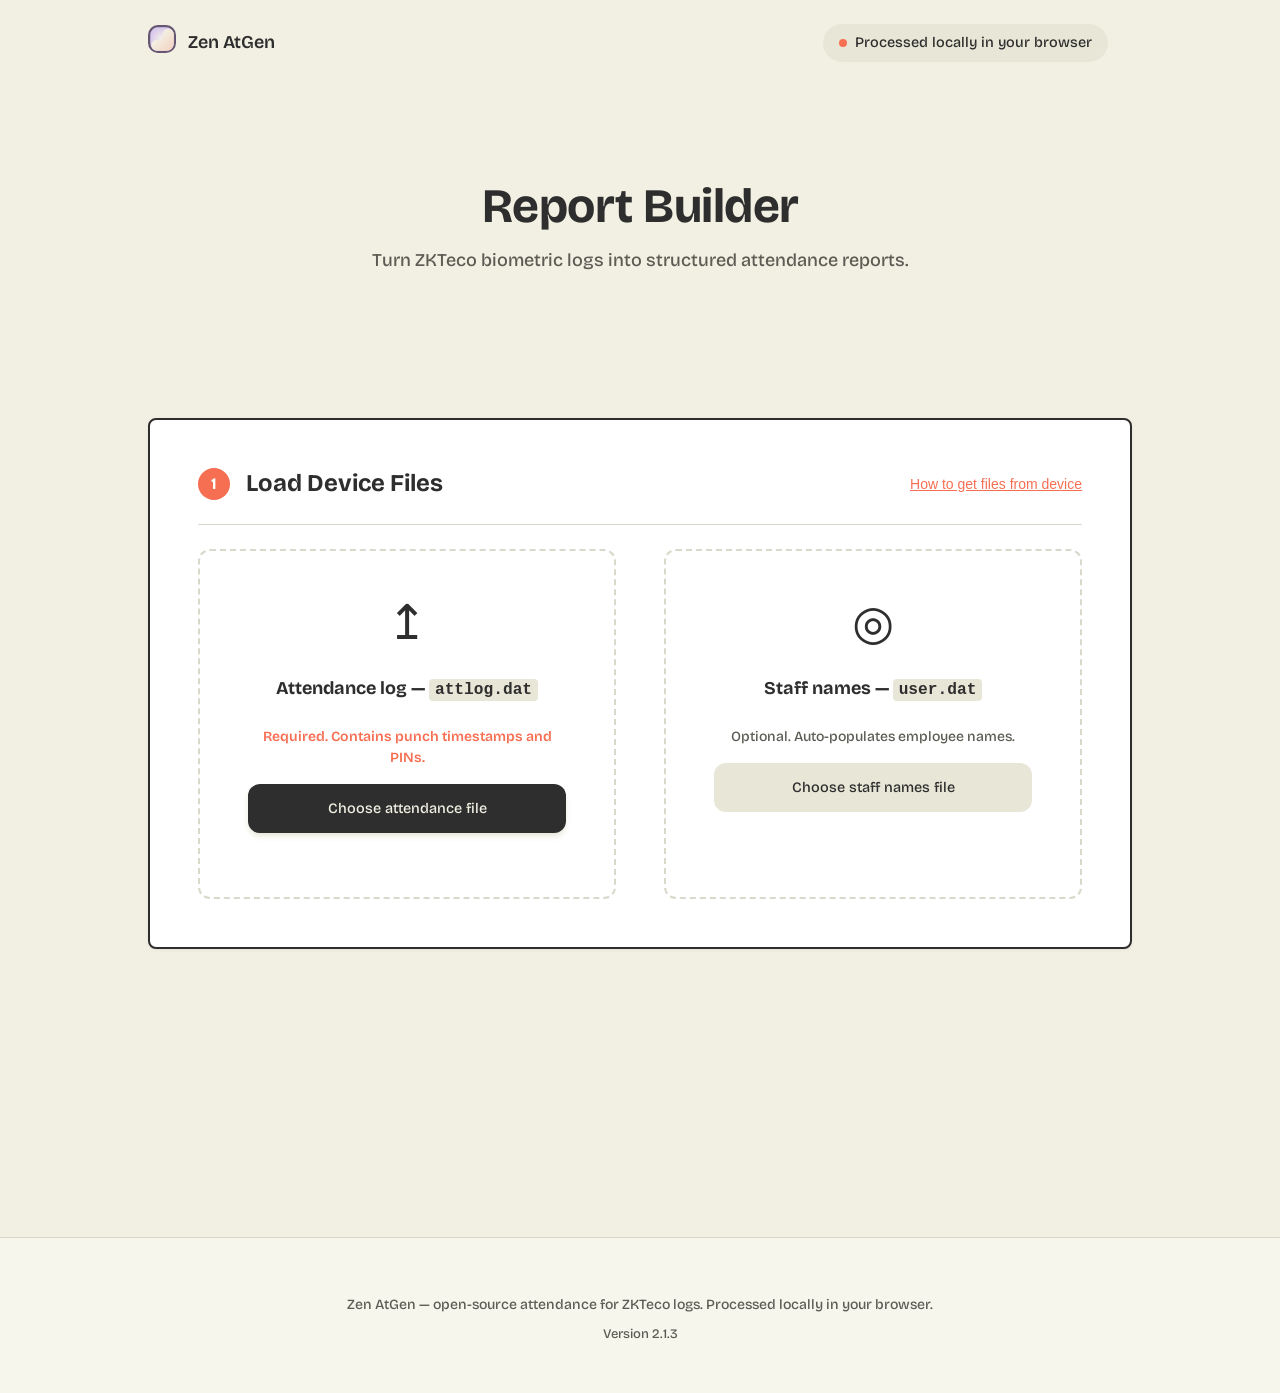
==== commit 077bf813: "Added reusable logo component and updated design-system docs Updated logo marks across app, docs, an" ====
--- a/docs/index.html
+++ b/docs/index.html
@@ -14,11 +14,33 @@
 <header class="nav-bar">
   <div class="header-inner">
     <a href="index.html" class="nav-logo" aria-label="Return to Zen AtGen homepage">
-      <div class="logo-mark" aria-hidden="true">
-        <div class="logo-square logo-square-1"></div>
-        <div class="logo-square logo-square-2"></div>
-        <div class="logo-square logo-square-3"></div>
-      </div>
+            <span class="logo-component" aria-label="Zen AtGen">
+        <svg width="28" height="28" viewBox="0 0 498 497" fill="none" xmlns="http://www.w3.org/2000/svg" aria-hidden="true" class="logo-svg">
+          <rect x="41" y="41" width="414.766" height="414.766" rx="127" fill="url(#paint0_radial_4620_3102)"/>
+          <rect x="41" y="41" width="414.766" height="414.766" rx="127" fill="white" fill-opacity="0.23"/>
+          <rect x="20.5" y="20.5" width="457" height="456" rx="155.5" stroke="#665673" stroke-width="41" stroke-linejoin="round"/>
+          <g filter="url(#filter1_f_4620_3102)" style="mix-blend-mode:hue">
+            <rect x="131.008" y="122.459" width="247.216" height="248.156" rx="62.5089" stroke="#EDBEF6" stroke-width="44.1792" stroke-linejoin="round"/>
+          </g>
+          <path d="M268.981 384.5H154.259C140.618 384.5 129.896 372.831 131.049 359.238C132.095 346.904 142.604 337.542 154.977 337.924L175.271 338.549C274.215 341.599 351.714 254.208 336.854 156.338C335.695 148.702 341.168 141.653 348.853 140.884L362.515 139.518C375.356 138.233 386.5 148.316 386.5 161.222V266.981C386.5 298.318 386.458 318.043 385.396 333.005C384.384 347.278 382.713 351.623 382.18 352.855C376.877 365.106 367.106 374.877 354.855 380.18C353.623 380.713 349.278 382.384 335.005 383.396C320.043 384.458 300.318 384.5 268.981 384.5Z" stroke="#F2F0E3" stroke-width="145" stroke-linejoin="round"/>
+          <path d="M268.981 384.5H154.259C140.618 384.5 129.896 372.831 131.049 359.238C132.095 346.904 142.604 337.542 154.977 337.924L175.271 338.549C274.215 341.599 351.714 254.208 336.854 156.338C335.695 148.702 341.168 141.653 348.853 140.884L362.515 139.518C375.356 138.233 386.5 148.316 386.5 161.222V266.981C386.5 298.318 386.458 318.043 385.396 333.005C384.384 347.278 382.713 351.623 382.18 352.855C376.877 365.106 367.106 374.877 354.855 380.18C353.623 380.713 349.278 382.384 335.005 383.396C320.043 384.458 300.318 384.5 268.981 384.5Z" stroke="url(#paint1_linear_4620_3102)" stroke-opacity="0.35" stroke-width="145" stroke-linejoin="round"/>
+          <defs>
+            <filter id="filter1_f_4620_3102" x="75.7198" y="67.1709" width="357.791" height="358.732" filterUnits="userSpaceOnUse" color-interpolation-filters="sRGB">
+              <feFlood flood-opacity="0" result="BackgroundImageFix"/>
+              <feBlend mode="normal" in="SourceGraphic" in2="BackgroundImageFix" result="shape"/>
+              <feGaussianBlur stdDeviation="16.5991" result="effect1_foregroundBlur_4620_3102"/>
+            </filter>
+            <radialGradient id="paint0_radial_4620_3102" cx="0" cy="0" r="1" gradientUnits="userSpaceOnUse" gradientTransform="translate(246.271 248.806) rotate(68.5462) scale(195.003)">
+              <stop stop-color="#F2F0E3"/>
+              <stop offset="1" stop-color="#CBBBE9"/>
+            </radialGradient>
+            <linearGradient id="paint1_linear_4620_3102" x1="205" y1="193" x2="573" y2="548" gradientUnits="userSpaceOnUse">
+              <stop stop-color="#F2F0E3"/>
+              <stop offset="1" stop-color="#F76F53"/>
+            </linearGradient>
+          </defs>
+        </svg>
+      </span>
       Zen AtGen
     </a>
     <div class="nav-links">
--- a/docs/style.css
+++ b/docs/style.css
@@ -223,7 +223,7 @@
   align-items: center;
   gap: var(--space-lg);
   flex: 1;
-  justify-content: center;
+  justify-content: flex-end;
 }
 
 /* ===== BUTTONS ===== */
